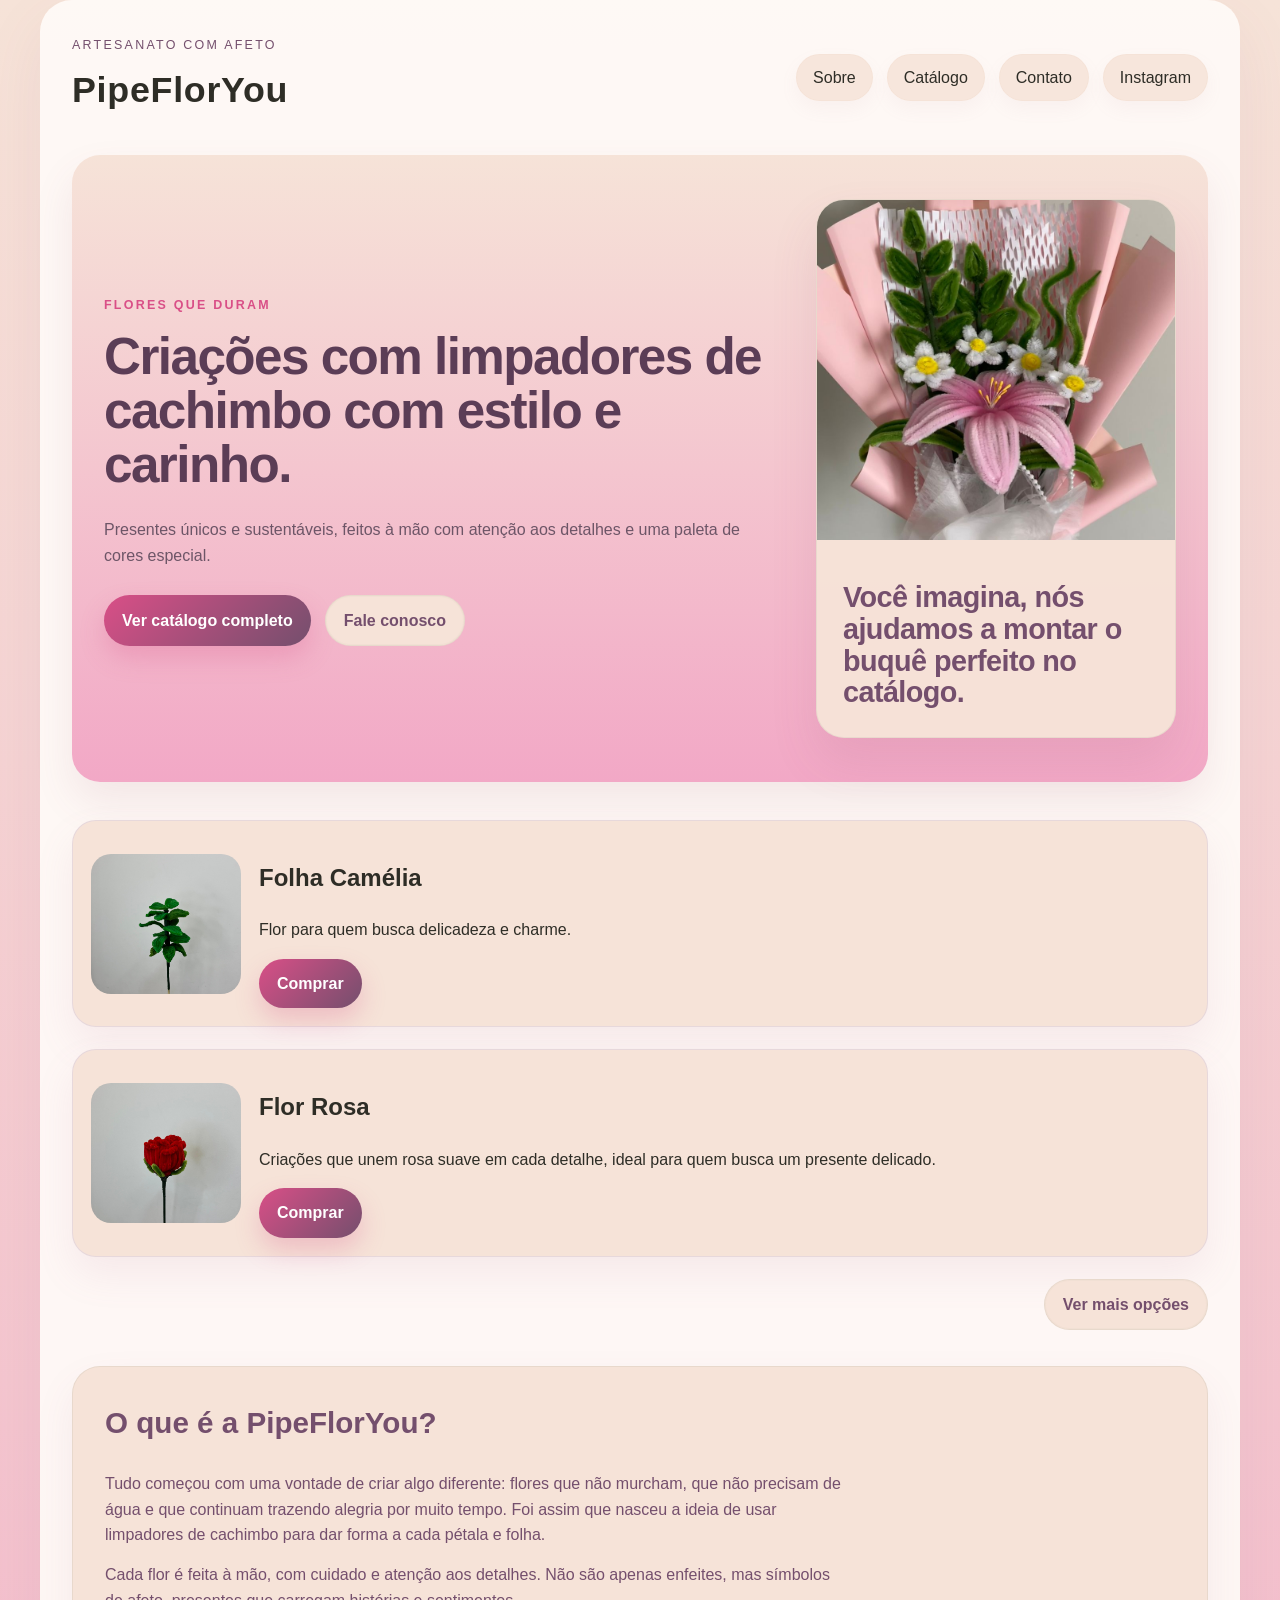
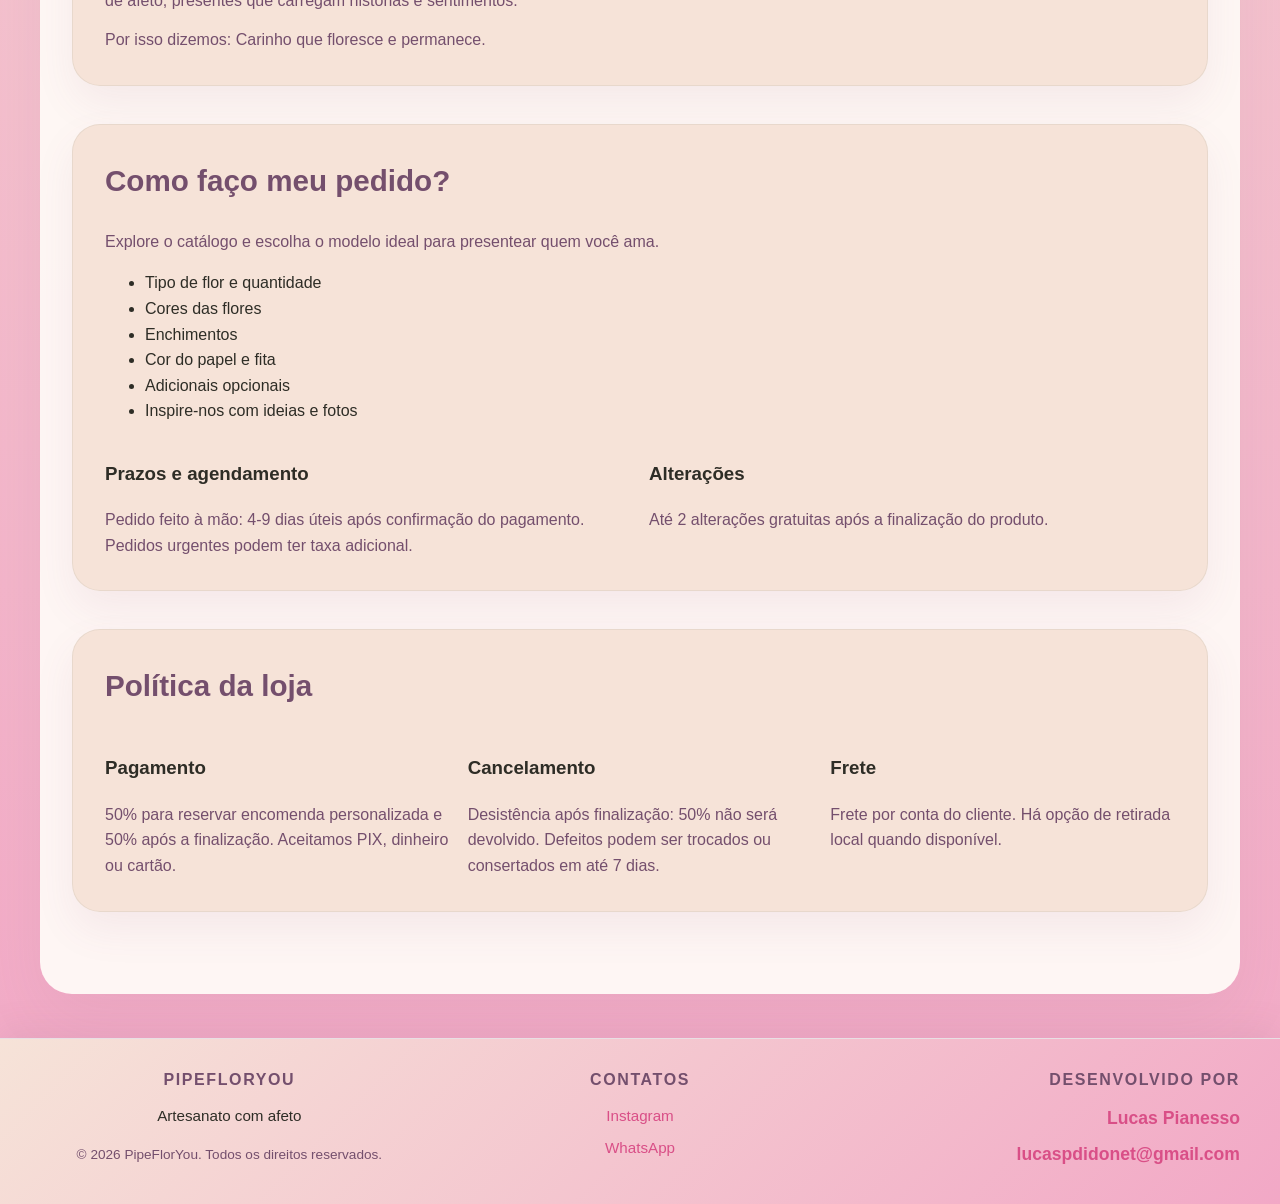
==== index.html @ fced9dac "Atualização do site Atualização do site" ====
﻿<!DOCTYPE html>
<html lang="pt-BR">
<head>
    <meta charset="UTF-8">
    <meta name="viewport" content="width=device-width, initial-scale=1.0">
    <title>PipeFlorYou</title>
    <link rel="icon" type="image/png" href="img/favicon.jpg">
    <link rel="stylesheet" href="style.css">
</head>
<body>
    <div class="page-shell">
        <header class="site-header">
            <div class="brand">
                <span>Artesanato com afeto</span>
                <h1>PipeFlorYou</h1>
            </div>
            <nav class="main-nav">
                <a href="#sobre">Sobre</a>
                <a href="catalogo.html">Catálogo</a>
                <a href="#contato">Contato</a>
                <a class="social-link" href="https://www.instagram.com/pipefloryou?igsh=cmdndHlreGZ6aTht" target="_blank">Instagram</a>
            </nav>
        </header>

        <main>
            <section class="hero-panel">
                <div class="hero-copy">
                    <span class="eyebrow">Flores que duram</span>
                    <h1>Criações com limpadores de cachimbo com estilo e carinho.</h1>
                    <p>Presentes únicos e sustentáveis, feitos à mão com atenção aos detalhes e uma paleta de cores especial.</p>
                    <div class="hero-actions">
                        <a class="button button-primary" href="catalogo.html">Ver catálogo completo</a>
                        <a class="button button-secondary" href="#contato">Fale conosco</a>
                    </div>
                </div>
                <div class="hero-frame">
                    <div class="highlight-card">
                        <img class="highlight-image" src="img/Buque Rosa.jpeg" alt="Destaque PipeFlorYou">
                        <div class="highlight-copy">
                            <h2>Você imagina, nós ajudamos a montar o buquê perfeito no catálogo.</h2>
                        </div>
                    </div>
                </div>
            </section>

            <section class="catalogo-preview">
                <div class="catalogo-card">
                    <img src="img/Camélia (Folhas).jpeg" alt="Folha Camélia PipeFlorYou">
                    <div>
                        <h2>Folha Camélia</h2>
                        <p>Flor para  quem busca delicadeza e charme.</p>
                        <a class="button button-primary" href="https://api.whatsapp.com/send?phone=65999818911&text=Ol%C3%A1!%20Quero%20fazer%20um%20pedido%20da%20Folha %20Camélia%20PipeFlorYou.%20Ainda%20est%C3%A1%20sem%20valor.%20Pode%20me%20ajudar%3F" target="_blank" rel="noopener">Comprar</a>
                    </div>
                </div>
                <div class="catalogo-card">
                    <img src="img/Rosa (Flores).jpeg" alt="Flor Rosa PipeFlorYou">
                    <div>
                        <h2>Flor Rosa</h2>
                        <p>Criações que unem rosa suave em cada detalhe, ideal para quem busca um presente delicado.</p>
                        <a class="button button-primary" href="https://api.whatsapp.com/send?phone=65999818911&text=Ol%C3%A1!%20Quero%20fazer%20um%20pedido%20da%20Flor%20Rosa%20PipeFlorYou.%20Ainda%20est%C3%A1%20sem%20valor.%20Pode%20me%20ajudar%3F" target="_blank" rel="noopener">Comprar</a>
                    </div>
                </div>
                <div class="catalogo-actions">
                    <a class="button button-secondary" href="catalogo.html">Ver mais opções</a>
                </div>
            </section>

            <section id="sobre" class="section-block">
                <h2>O que é a PipeFlorYou?</h2>
                <p>Tudo começou com uma vontade de criar algo diferente: flores que não murcham, que não precisam de água e que continuam trazendo alegria por muito tempo. Foi assim que nasceu a ideia de usar limpadores de cachimbo para dar forma a cada pétala e folha.</p>
                <p>Cada flor é feita à mão, com cuidado e atenção aos detalhes. Não são apenas enfeites, mas símbolos de afeto, presentes que carregam histórias e sentimentos.</p>
                <p>Por isso dizemos: Carinho que floresce e permanece.</p>
            </section>

            <section class="section-block">
                <h2>Como faço meu pedido?</h2>
                <p>Explore o catálogo e escolha o modelo ideal para presentear quem você ama.</p>
                <ul>
                    <li>Tipo de flor e quantidade</li>
                    <li>Cores das flores</li>
                    <li>Enchimentos</li>
                    <li>Cor do papel e fita</li>
                    <li>Adicionais opcionais</li>
                    <li>Inspire-nos com ideias e fotos</li>
                </ul>
                <div class="info-grid">
                    <div>
                        <h3>Prazos e agendamento</h3>
                        <p>Pedido feito à mão: 4-9 dias úteis após confirmação do pagamento. Pedidos urgentes podem ter taxa adicional.</p>
                    </div>
                    <div>
                        <h3>Alterações</h3>
                        <p>Até 2 alterações gratuitas após a finalização do produto.</p>
                    </div>
                </div>
            </section>

            <section class="section-block">
                <h2>Política da loja</h2>
                <div class="policy-grid">
                    <article>
                        <h3>Pagamento</h3>
                        <p>50% para reservar encomenda personalizada e 50% após a finalização. Aceitamos PIX, dinheiro ou cartão.</p>
                    </article>
                    <article>
                        <h3>Cancelamento</h3>
                        <p>Desistência após finalização: 50% não será devolvido. Defeitos podem ser trocados ou consertados em até 7 dias.</p>
                    </article>
                    <article>
                        <h3>Frete</h3>
                        <p>Frete por conta do cliente. Há opção de retirada local quando disponível.</p>
                    </article>
                </div>
            </section>
        </main>
    </div>

    <footer id="contato" class="site-footer">
        <div class="footer-container">
            <div class="footer-section footer-brand">
                <h3>PipeFlorYou</h3>
                <p>Artesanato com afeto</p>
                <p class="footer-copyright">© 2026 PipeFlorYou. Todos os direitos reservados.</p>
            </div>
            <div class="footer-section footer-contacts">
                <h3>Contatos</h3>
                <p><a href="https://www.instagram.com/pipefloryou?igsh=cmdndHlreGZ6aTht" target="_blank">Instagram</a></p>
                <p><a href="https://api.whatsapp.com/send?phone=65999818911" target="_blank">WhatsApp</a></p>
            </div>
            <div class="footer-section footer-dev">
                <h3>Desenvolvido por</h3>
                <p>Lucas Pianesso</p>
                <p><a href="mailto:lucaspdidonet@gmail.com">lucaspdidonet@gmail.com</a></p>
            </div>
        </div>
    </footer>
</body>
</html>
---- style.css ----
﻿:root {
  --bg: #FFFAF7;
  --surface: #F6E3D8;
  --surface-soft: #F5EDE3;
  --text: #2E2D26;
  --muted: #744F6D;
  --primary: #D94F87;
  --primary-soft: #F2A8C6;
  --secondary: #FADADF;
  --accent: #744F6D;
  --border: #E8D9CC;
  --shadow: 0 18px 42px rgba(118, 78, 100, 0.12);
}

/* Carrinho Flutuante */
.floating-cart {
  position: fixed;
  bottom: 24px;
  right: 24px;
  background: linear-gradient(135deg, var(--primary) 0%, #c44570 100%);
  color: white;
  padding: 16px 24px;
  border-radius: 50px;
  box-shadow: 0 8px 32px rgba(217, 79, 135, 0.4);
  cursor: pointer;
  z-index: 1000;
  display: flex;
  align-items: center;
  gap: 12px;
  transition: transform 0.3s ease, box-shadow 0.3s ease;
  font-weight: 600;
  font-size: 0.95rem;
}

.floating-cart:hover {
  transform: translateY(-4px);
  box-shadow: 0 12px 40px rgba(217, 79, 135, 0.5);
}

.floating-cart .cart-icon {
  font-size: 1.4rem;
}

.floating-cart .cart-badge {
  background: white;
  color: var(--primary);
  border-radius: 50%;
  width: 26px;
  height: 26px;
  display: flex;
  align-items: center;
  justify-content: center;
  font-size: 0.85rem;
  font-weight: 700;
}

.floating-cart .cart-total {
  font-size: 0.9rem;
  opacity: 0.95;
}

/* Popup do carrinho flutuante */
.floating-cart-popup {
  position: fixed;
  bottom: 90px;
  right: 24px;
  background: white;
  border-radius: 20px;
  box-shadow: 0 12px 48px rgba(0, 0, 0, 0.15);
  padding: 20px;
  width: 320px;
  max-height: 400px;
  overflow-y: auto;
  z-index: 1001;
  display: none;
}

.floating-cart-popup.show {
  display: block;
  animation: slideUp 0.3s ease;
}

@keyframes slideUp {
  from {
    opacity: 0;
    transform: translateY(20px);
  }
  to {
    opacity: 1;
    transform: translateY(0);
  }
}

.floating-cart-popup h3 {
  margin: 0 0 12px;
  color: var(--text);
  font-size: 1.1rem;
}

.floating-cart-popup .popup-items {
  max-height: 250px;
  overflow-y: auto;
}

.floating-cart-popup .popup-item {
  display: flex;
  justify-content: space-between;
  align-items: center;
  padding: 10px 0;
  border-bottom: 1px solid var(--border);
}

.floating-cart-popup .popup-item:last-child {
  border-bottom: none;
}

.floating-cart-popup .popup-item-name {
  font-size: 0.9rem;
  color: var(--text);
}

.floating-cart-popup .popup-item-price {
  font-weight: 600;
  color: var(--primary);
}

.floating-cart-popup .popup-item-remove {
  background: none;
  border: none;
  color: #999;
  cursor: pointer;
  font-size: 1.2rem;
  padding: 4px 8px;
  transition: color 0.2s;
}

.floating-cart-popup .popup-item-remove:hover {
  color: #e74c3c;
}

.floating-cart-popup .popup-total {
  display: flex;
  justify-content: space-between;
  margin-top: 12px;
  padding-top: 12px;
  border-top: 2px solid var(--primary-soft);
  font-weight: 700;
  font-size: 1rem;
}

.floating-cart-popup .popup-actions {
  display: flex;
  gap: 10px;
  margin-top: 16px;
}

.floating-cart-popup .popup-actions button {
  flex: 1;
  padding: 10px;
  border-radius: 10px;
  border: none;
  cursor: pointer;
  font-weight: 600;
  font-size: 0.85rem;
  transition: transform 0.2s;
}

.floating-cart-popup .popup-actions button:hover {
  transform: scale(1.02);
}

.floating-cart-popup .btn-clear {
  background: var(--surface);
  color: var(--text);
}

.floating-cart-popup .btn-whatsapp {
  background: var(--primary);
  color: white;
}

* {
  box-sizing: border-box;
}

html, body {
  margin: 0;
  padding: 0;
  min-height: 100%;
  overflow-x: hidden;
}

body {
  font-family: 'Segoe UI', 'Segoe UI Variable', Tahoma, Geneva, Verdana, sans-serif;
  background: linear-gradient(180deg, var(--surface) 0%, var(--primary-soft) 100%);
  color: var(--text);
  line-height: 1.6;
  font-synthesis: none;
  text-rendering: optimizeLegibility;
  -webkit-font-smoothing: antialiased;
}

img {
  max-width: 100%;
  display: block;
}

a {
  color: inherit;
  text-decoration: none;
}

.page-shell {
  width: calc(100% - 32px);
  max-width: 1200px;
  margin: 0 auto;
  padding: 36px 32px 44px;
  border-radius: 32px;
  background: rgba(255, 250, 247, 0.95);
  box-shadow: 0 24px 64px rgba(140, 95, 120, 0.08);
}

.site-header {
  display: flex;
  flex-wrap: wrap;
  justify-content: space-between;
  align-items: center;
  gap: 20px;
  margin-bottom: 36px;
}

.brand span {
  display: block;
  color: var(--muted);
  letter-spacing: 0.18em;
  text-transform: uppercase;
  font-size: 0.78rem;
}

.brand h1 {
  margin: 6px 0 0;
  font-size: clamp(1.9rem, 2.8vw, 3.1rem);
  letter-spacing: 0.02em;
}

.main-nav {
  display: flex;
  flex-wrap: wrap;
  gap: 14px;
  align-items: center;
}

.main-nav a {
  color: var(--text);
  padding: 10px 16px;
  border-radius: 999px;
  background: rgba(246, 227, 216, 0.85);
  border: 1px solid rgba(246, 227, 216, 0.9);
  box-shadow: 0 8px 18px rgba(180, 140, 160, 0.07);
  transition: transform 0.25s ease, background-color 0.25s ease, box-shadow 0.25s ease;
}

.main-nav a:hover {
  transform: translateY(-2px);
  background: var(--surface);
  box-shadow: 0 12px 24px rgba(180, 140, 160, 0.12);
}

.hero-panel {
  padding: 44px 32px;
  border-radius: 28px;
  background: linear-gradient(180deg, var(--surface) 0%, var(--primary-soft) 100%);
  box-shadow: 0 20px 40px rgba(148, 78, 108, 0.1);
  margin-bottom: 38px;
  display: grid;
  grid-template-columns: minmax(280px, 1fr) minmax(260px, 360px);
  gap: 28px;
  align-items: center;
}

.hero-panel.hero-panel-center {
  justify-items: center;
  text-align: center;
  grid-template-columns: 1fr;
}

.hero-copy .eyebrow {
  display: inline-block;
  margin-bottom: 14px;
  color: var(--primary);
  font-weight: 700;
  letter-spacing: 0.18em;
  text-transform: uppercase;
  font-size: 0.78rem;
}

.hero-copy h1 {
  margin: 0;
  font-size: clamp(2.3rem, 4vw, 3.5rem);
  line-height: 1.05;
  letter-spacing: -0.03em;
  color: #5b3d56;
  font-weight: 700;
}

.hero-copy p {
  margin: 26px 0 0;
  max-width: 640px;
  color: #6d5567;
  font-size: 1rem;
}

.hero-actions {
  display: flex;
  flex-wrap: wrap;
  gap: 14px;
  margin-top: 26px;
}

.hero-frame {
  position: relative;
  display: grid;
  align-items: center;
}

.highlight-card {
  display: grid;
  gap: 18px;
  background: rgba(246, 227, 216, 0.96);
  border: 1px solid rgba(232, 217, 204, 0.9);
  border-radius: 28px;
  overflow: hidden;
  box-shadow: 0 24px 48px rgba(148, 78, 108, 0.12);
}

.highlight-image {
  width: 100%;
  height: 340px;
  object-fit: cover;
  display: block;
}

.highlight-copy {
  padding: 24px 26px 28px;
}

.highlight-copy h2 {
  margin: 0;
  font-size: 1.8rem;
  line-height: 1.1;
  color: var(--accent);
  letter-spacing: -0.02em;
  font-weight: 700;
}

.small-label {
  display: inline-flex;
  margin-bottom: 10px;
  color: var(--primary);
  font-size: 0.78rem;
  text-transform: uppercase;
  letter-spacing: 0.18em;
}

.button-inline {
  display: inline-flex;
  align-items: center;
  justify-content: center;
  border-radius: 999px;
  padding: 14px 20px;
  border: 1px solid rgba(210, 160, 180, 0.35);
  background: rgba(217, 79, 135, 0.12);
  color: var(--accent);
  box-shadow: inset 0 0 0 1px rgba(210, 160, 180, 0.08);
  font-weight: 700;
}

.catalogo-preview {
  display: grid;
  gap: 22px;
  margin-bottom: 36px;
}

.catalogo-card {
  display: grid;
  grid-template-columns: 150px 1fr;
  gap: 18px;
  align-items: center;
  padding: 18px;
  background: var(--surface);
  border-radius: 24px;
  border: 1px solid rgba(231, 215, 220, 0.95);
  box-shadow: 0 18px 38px rgba(175, 118, 146, 0.1);
}

.catalogo-card img {
  width: 100%;
  height: 140px;
  object-fit: cover;
  border-radius: 20px;
}

.catalogo-actions {
  display: flex;
  justify-content: flex-end;
}

.info-grid,
.policy-grid {
  display: grid;
  gap: 18px;
  grid-template-columns: repeat(auto-fit, minmax(220px, 1fr));
}

.flower-pill-list {
  display: flex;
  flex-wrap: wrap;
  gap: 10px;
  margin-top: 16px;
}

.flower-pill-list span {
  display: inline-flex;
  align-items: center;
  padding: 10px 14px;
  border-radius: 999px;
  background: #f9e7f1;
  color: #7d526c;
  font-size: 0.95rem;
  border: 1px solid rgba(195, 109, 151, 0.18);
}

.section-block {
  margin-bottom: 38px;
  padding: 32px;
  background: rgba(246, 227, 216, 0.98);
  border-radius: 28px;
  border: 1px solid rgba(232, 217, 204, 0.95);
  box-shadow: 0 18px 40px rgba(145, 79, 117, 0.08);
}

.section-block h2 {
  margin-top: 0;
  font-size: 1.85rem;
  color: var(--accent);
}

.site-footer {
  background: linear-gradient(135deg, var(--surface) 0%, var(--primary-soft) 100%);
  border-top: 2px solid var(--border);
  padding: 40px 32px;
  margin-top: 0;
  box-shadow: 0 -8px 32px rgba(142, 94, 119, 0.1);
  width: 100vw;
  position: relative;
  left: 50%;
  right: 50%;
  margin-left: -50vw;
  margin-right: -50vw;
  z-index: 1002;
}

.footer-container {
  width: 100%;
  max-width: 1200px;
  margin: 0 auto;
  display: flex;
  flex-wrap: wrap;
  justify-content: space-between;
  align-items: flex-start;
  gap: 32px;
}

.footer-section {
  flex: 1;
  min-width: 200px;
}

.footer-section h3 {
  margin: 0 0 12px;
  color: var(--muted);
  font-size: 1rem;
  text-transform: uppercase;
  letter-spacing: 0.1em;
}

.footer-section p {
  margin: 0 0 8px;
  color: var(--text);
  font-size: 0.95rem;
}

.footer-section a {
  color: var(--primary);
  text-decoration: none;
  transition: color 0.2s;
}

.footer-section a:hover {
  color: var(--muted);
}

.footer-brand .footer-copyright {
  margin-top: 16px;
  font-size: 0.85rem;
  color: var(--muted);
}

.footer-dev {
  text-align: right;
}

.footer-dev p {
  font-weight: 600;
  color: var(--primary);
  font-size: 1.1rem;
}

.section-block p {
  margin: 14px 0 0;
  color: var(--muted);
  max-width: 740px;
}

.cart-panel {
  background: rgba(246, 227, 216, 0.95);
  border: 1px solid rgba(231, 215, 220, 0.9);
  border-radius: 26px;
  padding: 28px;
  box-shadow: var(--shadow);
}

.cart-summary {
  display: flex;
  flex-wrap: wrap;
  gap: 24px;
}

.cart-items {
  flex: 1 1 320px;
  min-width: 260px;
  padding: 20px;
  background: var(--surface);
  border-radius: 20px;
  border: 1px solid #f1dfe5;
}

.cart-actions {
  flex: 0 1 330px;
  min-width: 260px;
  display: flex;
  flex-direction: column;
  gap: 18px;
}

.cart-actions p {
  margin: 0;
  font-size: 0.96rem;
}

.cart-actions p strong {
  color: #4c3240;
}

.cart-buttons {
  display: flex;
  gap: 12px;
  flex-wrap: wrap;
}

.cart-item {
  display: flex;
  justify-content: space-between;
  align-items: center;
  gap: 12px;
  margin-bottom: 12px;
  padding: 14px 16px;
  background: #fbf3f7;
  border-radius: 16px;
  border: 1px solid #f4dde5;
}

.catalog-grid {
  display: grid;
  grid-template-columns: repeat(auto-fit, minmax(240px, 1fr));
  gap: 22px;
}

.embalagem-range-picker {
  margin-bottom: 22px;
  padding: 20px 22px;
  background: rgba(246, 227, 216, 0.92);
  border: 1px solid rgba(229, 197, 210, 0.9);
  border-radius: 24px;
}

.embalagem-range-picker p {
  margin: 0 0 12px;
  color: #6f5667;
}

.range-options {
  display: grid;
  grid-template-columns: repeat(auto-fit, minmax(180px, 1fr));
  gap: 10px;
}

.range-options label {
  display: inline-flex;
  align-items: center;
  gap: 10px;
  padding: 12px 16px;
  border-radius: 20px;
  background: var(--surface);
  border: 1px solid rgba(225, 192, 207, 0.9);
  color: #5f4458;
  cursor: pointer;
}

.range-options input {
  accent-color: #d996bc;
}

.embalagem-note {
  margin-top: 14px;
  color: #7e5f75;
}

.embalagem-note--warning {
  color: #b15f7f;
}

.catalog-card {
  background: var(--surface);
  border-radius: 26px;
  overflow: hidden;
  box-shadow: 0 18px 44px rgba(148, 103, 125, 0.14);
  border: 1px solid rgba(212, 181, 197, 0.35);
  transition: transform 0.25s ease, box-shadow 0.25s ease;
}

.catalog-card:hover {
  transform: translateY(-4px);
  box-shadow: 0 24px 52px rgba(148, 103, 125, 0.18);
}

.catalog-card.selected {
  border-color: rgba(210, 150, 190, 0.75);
  box-shadow: 0 26px 56px rgba(175, 108, 148, 0.18);
}

.catalog-card img {
  width: 100%;
  height: 230px;
  object-fit: cover;
}

.card-content {
  padding: 22px 20px 24px;
  display: flex;
  flex-direction: column;
  gap: 14px;
}

.card-content h2 {
  margin: 0;
  font-size: 1.2rem;
  letter-spacing: 0.01em;
}

.card-content p,
.item-price {
  margin: 0;
  color: var(--muted);
}

.item-price {
  font-weight: 700;
  color: #7f5b6d;
}

.button {
  display: inline-flex;
  align-items: center;
  justify-content: center;
  border: none;
  border-radius: 999px;
  padding: 12px 18px;
  font-weight: 600;
  cursor: pointer;
  transition: transform 0.2s ease, background-color 0.2s ease, box-shadow 0.2s ease;
}

.button:hover:not(:disabled) {
  transform: translateY(-1px);
}

.button-primary {
  background: linear-gradient(135deg, var(--primary) 0%, var(--accent) 100%);
  color: #fff;
  box-shadow: 0 12px 24px rgba(217, 79, 135, 0.25);
}

.button-secondary {
  background: var(--surface);
  color: var(--accent);
  border: 1px solid rgba(232, 217, 204, 0.95);
  box-shadow: inset 0 0 0 1px rgba(232, 217, 204, 0.35);
}

.button-add {
  background: #fde4ef;
  color: #8a4f6f;
  width: fit-content;
}

.button:disabled {
  opacity: 0.55;
  cursor: not-allowed;
}

.site-footer {
  margin-top: 44px;
  padding: 28px 0;
  text-align: center;
  color: var(--muted);
  border-top: 1px solid #e8dfe4;
}

@media (max-width: 720px) {
  .site-header {
    flex-direction: column;
    align-items: flex-start;
  }

  .hero-panel {
    grid-template-columns: 1fr;
    padding: 32px 24px;
  }

  .catalogo-card {
    grid-template-columns: 1fr;
  }

  .cart-summary {
    flex-direction: column;
  }
}
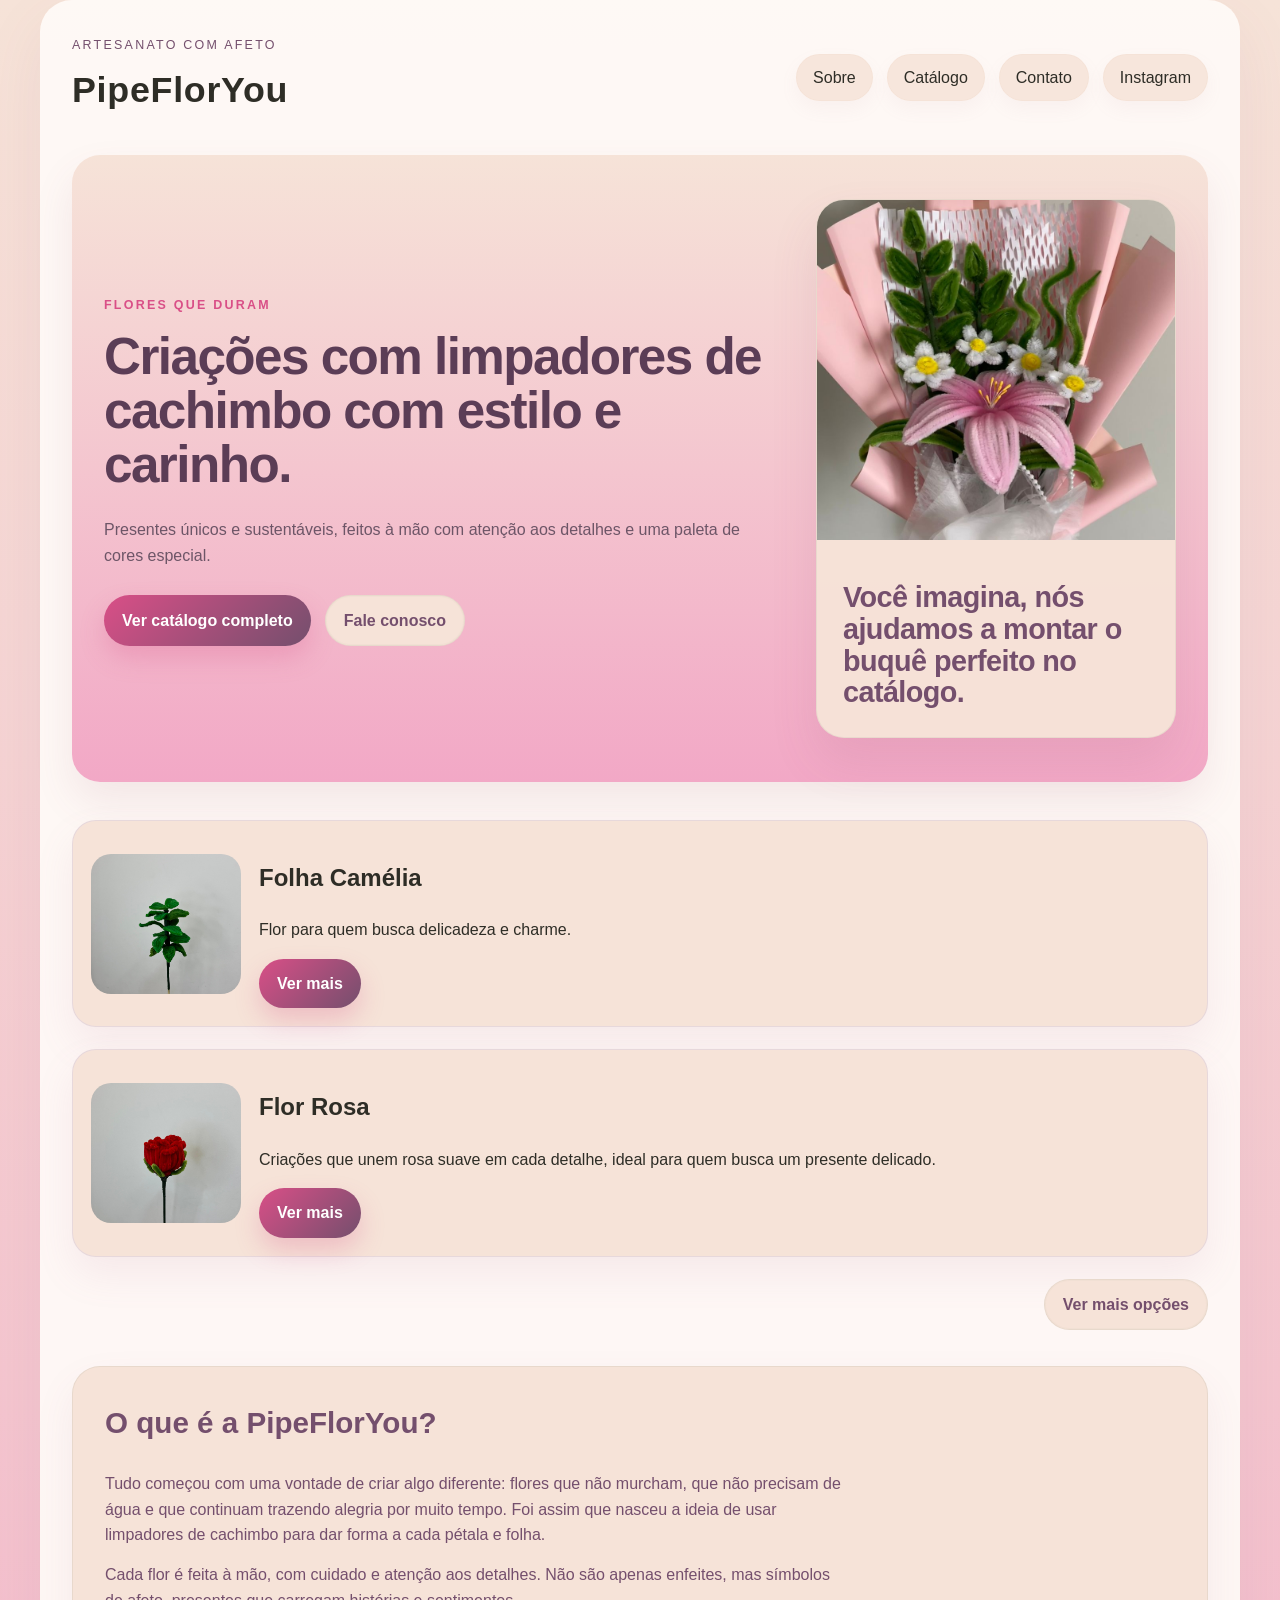
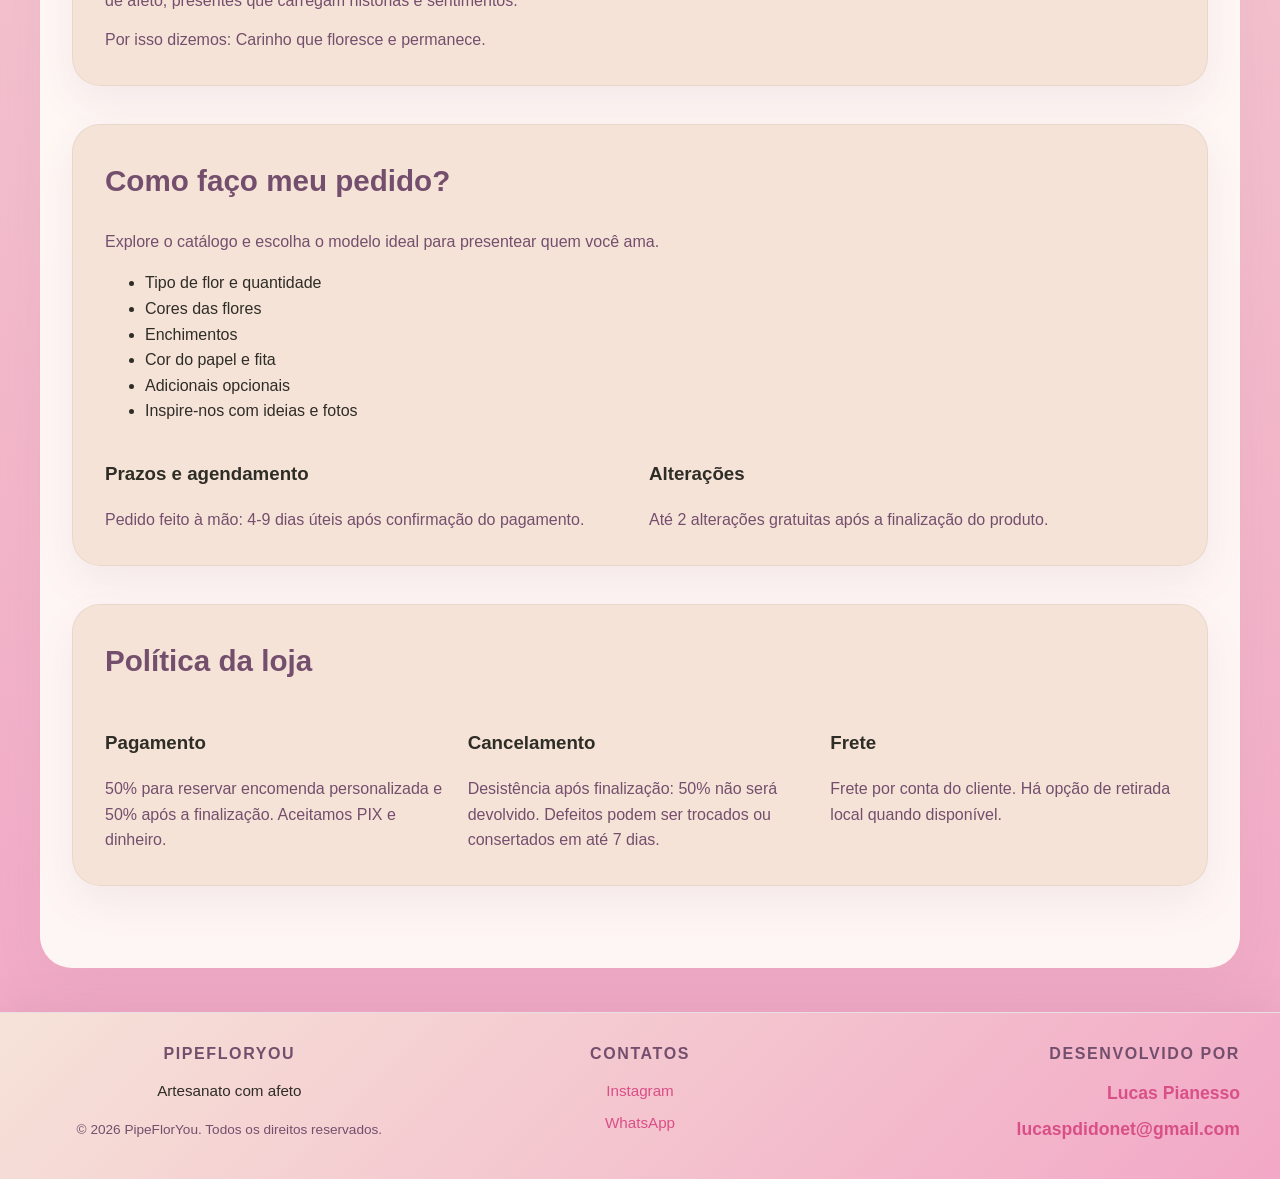
==== commit 7d9f89db: "Correções" ====
--- a/index.html
+++ b/index.html
@@ -49,7 +49,7 @@
                     <div>
                         <h2>Folha Camélia</h2>
                         <p>Flor para  quem busca delicadeza e charme.</p>
-                        <a class="button button-primary" href="https://api.whatsapp.com/send?phone=65999818911&text=Ol%C3%A1!%20Quero%20fazer%20um%20pedido%20da%20Folha %20Camélia%20PipeFlorYou.%20Ainda%20est%C3%A1%20sem%20valor.%20Pode%20me%20ajudar%3F" target="_blank" rel="noopener">Comprar</a>
+                        <a class="button button-primary" href="catalogo.html">Ver mais</a>
                     </div>
                 </div>
                 <div class="catalogo-card">
@@ -57,7 +57,7 @@
                     <div>
                         <h2>Flor Rosa</h2>
                         <p>Criações que unem rosa suave em cada detalhe, ideal para quem busca um presente delicado.</p>
-                        <a class="button button-primary" href="https://api.whatsapp.com/send?phone=65999818911&text=Ol%C3%A1!%20Quero%20fazer%20um%20pedido%20da%20Flor%20Rosa%20PipeFlorYou.%20Ainda%20est%C3%A1%20sem%20valor.%20Pode%20me%20ajudar%3F" target="_blank" rel="noopener">Comprar</a>
+                        <a class="button button-primary" href="catalogo.html">Ver mais</a>
                     </div>
                 </div>
                 <div class="catalogo-actions">
@@ -86,7 +86,7 @@
                 <div class="info-grid">
                     <div>
                         <h3>Prazos e agendamento</h3>
-                        <p>Pedido feito à mão: 4-9 dias úteis após confirmação do pagamento. Pedidos urgentes podem ter taxa adicional.</p>
+                        <p>Pedido feito à mão: 4-9 dias úteis após confirmação do pagamento.</p>
                     </div>
                     <div>
                         <h3>Alterações</h3>
@@ -100,7 +100,7 @@
                 <div class="policy-grid">
                     <article>
                         <h3>Pagamento</h3>
-                        <p>50% para reservar encomenda personalizada e 50% após a finalização. Aceitamos PIX, dinheiro ou cartão.</p>
+                        <p>50% para reservar encomenda personalizada e 50% após a finalização. Aceitamos PIX e dinheiro.</p>
                     </article>
                     <article>
                         <h3>Cancelamento</h3>
